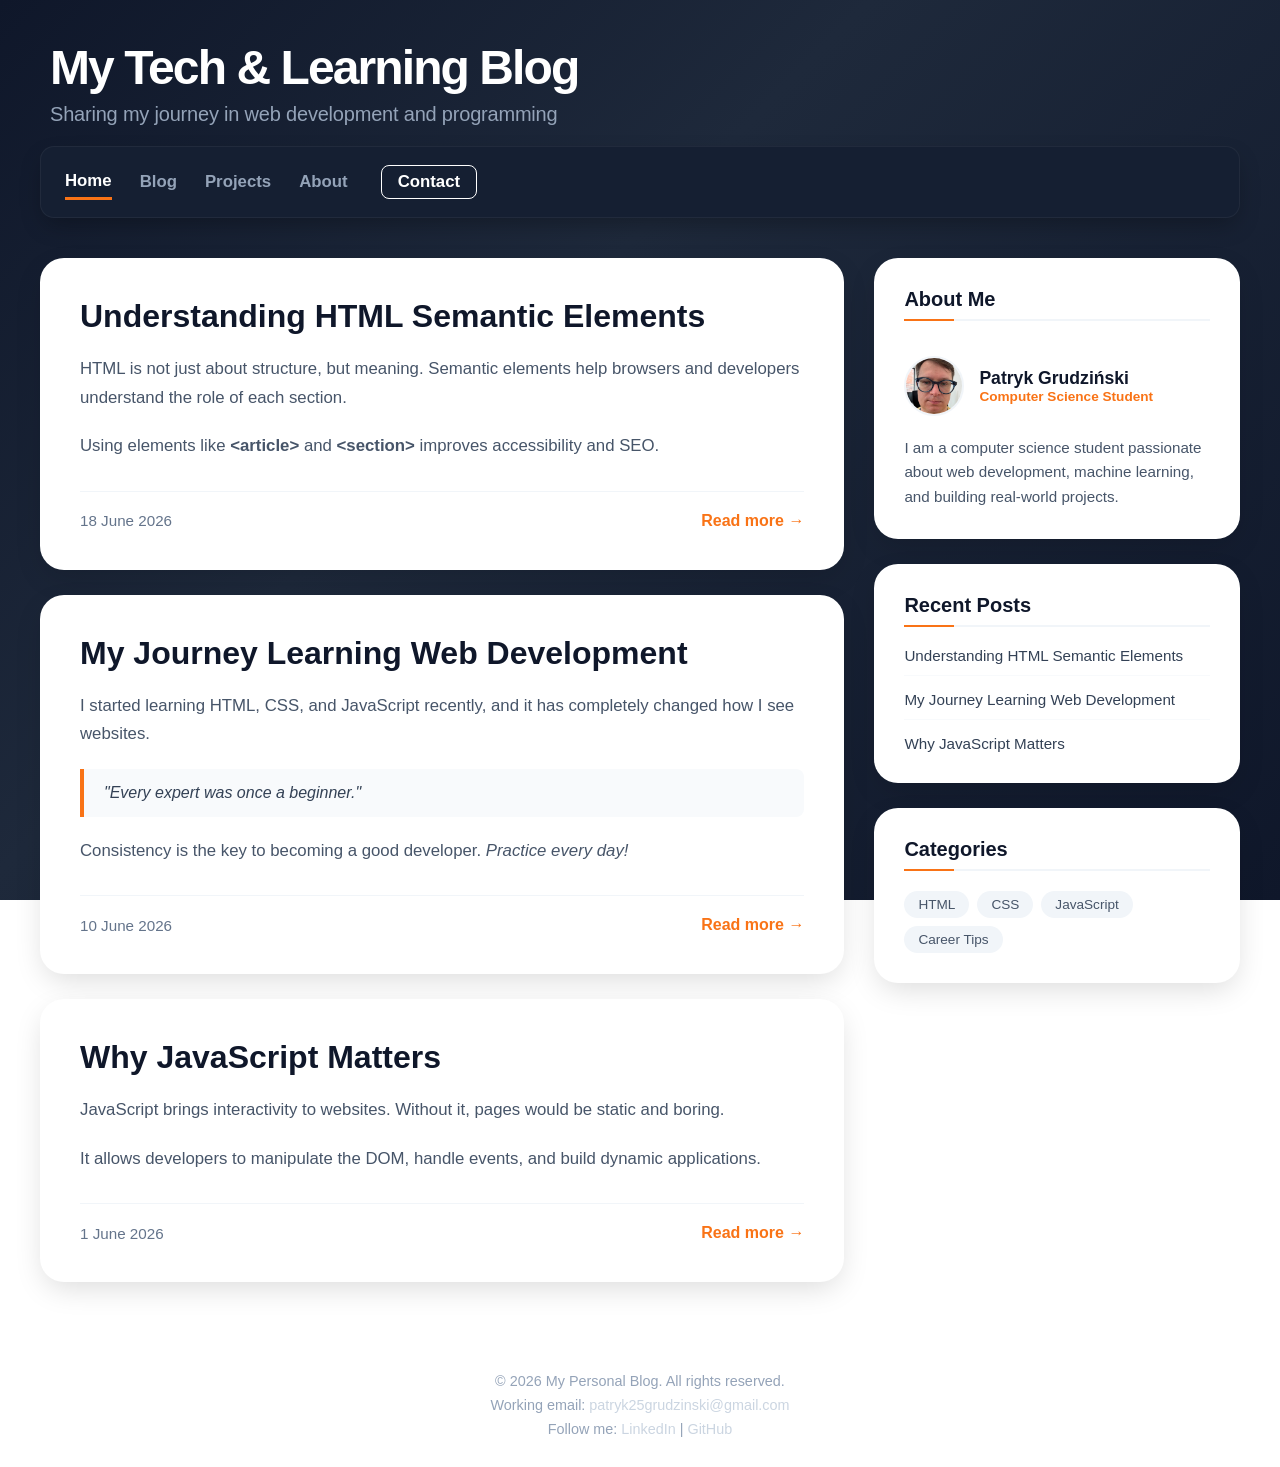
==== index.html @ 861694c2 "Rename blogup.html to index.html for GitHub Pages root" ====
<!DOCTYPE html>
<html lang="en">
<head>
    <meta charset="UTF-8">
    <meta name="viewport" content="width=device-width, initial-scale=1.0">
    <title>My Tech & Learning Blog</title>
    <style>
        /* --- RESET AND GLOBAL STYLES --- */
        :root {
            --bg-gradient: linear-gradient(135deg, #0f172a 0%, #1e293b 40%, #0f172a 100%);
            --card-bg: #ffffff;
            --text-main: #1e293b;
            --text-muted: #64748b;
            --accent-color: #f97316; /* Perfect Orange */
            --accent-hover: #ea580c;
            --nav-bg: rgba(30, 41, 59, 0.7);
        }

        * {
            box-sizing: border-box;
            margin: 0;
            padding: 0;
        }

        body {
            font-family: -apple-system, BlinkMacSystemFont, "Segoe UI", Roboto, Helvetica, Arial, sans-serif;
            background: var(--bg-gradient);
            background-attachment: fixed;
            color: var(--text-main);
            min-height: 100vh;
            padding: 0 20px;
        }

        a {
            color: var(--accent-color);
            text-decoration: none;
            transition: all 0.2s ease;
        }

        a:hover {
            color: var(--accent-hover);
        }

        /* --- HEADER --- */
        header {
            max-width: 1200px;
            margin: 40px auto 20px auto;
            text-align: left;
            padding: 0 10px;
        }

        header h1 {
            font-size: 3rem;
            color: #ffffff;
            font-weight: 700;
            letter-spacing: -0.04em;
        }

        header p {
            color: #94a3b8;
            font-size: 1.25rem;
            margin-top: 8px;
            font-weight: 400;
            letter-spacing: -0.01em;
        }

        /* --- NAVIGATION --- */
        nav {
            max-width: 1200px;
            margin: 0 auto 40px auto;
            background: #151f32; 
            padding: 18px 24px;
            border-radius: 14px;
            border: 1px solid rgba(255, 255, 255, 0.05);
            box-shadow: 0 10px 25px -5px rgba(0, 0, 0, 0.3);
        }

        nav ul {
            list-style: none;
            display: flex;
            gap: 28px;
            align-items: center;
        }

        nav a {
            color: #94a3b8;
            font-weight: 600;
            font-size: 1.05rem;
            display: inline-block;
            padding: 4px 0;
        }

        nav a:hover {
            color: #ffffff;
        }

        nav li.active a {
            color: #ffffff;
            border-bottom: 3px solid var(--accent-color); 
            padding-bottom: 6px;
            margin-bottom: -3px;
        }

        nav a.nav-btn {
            color: #ffffff;
            border: 1px solid #ffffff;
            border-radius: 8px;
            padding: 6px 16px;
            margin-left: 5px;
            transition: all 0.2s ease;
        }

        nav a.nav-btn:hover {
            background: rgba(255, 255, 255, 0.1);
        }

        /* --- MAIN LAYOUT CONTAINER (GRID) --- */
        .wrapper {
            max-width: 1200px;
            margin: 0 auto;
            display: grid;
            grid-template-columns: 2.2fr 1fr;
            gap: 30px;
            align-items: start;
        }

        /* --- ARTICLES --- */
        main {
            display: flex;
            flex-direction: column;
            gap: 25px;
        }

        article {
            background: var(--card-bg);
            border-radius: 24px;
            overflow: hidden;
            box-shadow: 0 10px 30px -5px rgba(0, 0, 0, 0.15);
            transition: transform 0.2s ease;
        }

        article:hover {
            transform: translateY(-2px);
        }

        .article-content {
            padding: 40px;
        }

        article h2 {
            font-size: 2rem;
            color: #0f172a;
            margin-bottom: 20px;
            font-weight: 700;
        }

        article p {
            color: #475569;
            font-size: 1.05rem;
            line-height: 1.7;
            margin-bottom: 20px;
        }

        article blockquote {
            background: #f8fafc;
            border-left: 4px solid var(--accent-color);
            padding: 15px 20px;
            margin: 20px 0;
            font-style: italic;
            color: #334155;
            border-radius: 0 8px 8px 0;
        }

        article footer {
            margin-top: 30px;
            padding-top: 20px;
            border-top: 1px solid #f1f5f9;
            display: flex;
            justify-content: space-between;
            align-items: center;
        }

        article time {
            font-size: 0.95rem;
            color: #64748b;
            font-weight: 500;
        }

        .read-more {
            font-size: 1rem;
            font-weight: 600;
            color: var(--accent-color);
        }

        /* --- SIDEBAR --- */
        aside {
            display: flex;
            flex-direction: column;
            gap: 25px;
        }

        aside section {
            background: var(--card-bg);
            padding: 30px;
            border-radius: 24px;
            box-shadow: 0 10px 30px -5px rgba(0, 0, 0, 0.15);
        }

        aside h3 {
            font-size: 1.25rem;
            color: #0f172a;
            margin-bottom: 20px;
            position: relative;
            padding-bottom: 8px;
            border-bottom: 2px solid #f1f5f9;
        }

        aside h3::after {
            content: '';
            position: absolute;
            bottom: -2px;
            left: 0;
            width: 50px;
            height: 2px;
            background-color: var(--accent-color);
        }

        .profile {
            display: flex;
            flex-direction: column;
            gap: 15px;
        }

        .profile-header {
            display: flex;
            align-items: center;
            gap: 15px;
            margin-bottom: 5px;
        }

        .profile .avatar {
            width: 60px;
            height: 60px;
            border-radius: 50%;
            object-fit: cover;
            border: 2px solid #f1f5f9;
        }

        .profile-title h4 {
            font-size: 1.1rem;
            color: #0f172a;
            font-weight: 600;
        }

        .profile-title .role {
            font-size: 0.85rem;
            color: var(--accent-color);
            font-weight: 600;
            margin: 0;
        }

        .profile-bio {
            color: #475569;
            font-size: 0.95rem;
            line-height: 1.6;
        }

        aside ul.recent-posts {
            list-style: none;
        }

        aside ul.recent-posts li {
            margin-bottom: 15px;
            border-bottom: 1px solid #f8fafc;
            padding-bottom: 10px;
        }

        aside ul.recent-posts li:last-child {
            margin-bottom: 0;
            border-bottom: none;
            padding-bottom: 0;
        }

        aside ul.recent-posts a {
            color: #334155;
            font-weight: 500;
            font-size: 0.95rem;
        }

        aside ul.recent-posts a:hover {
            color: var(--accent-color);
        }

        .tags-cloud {
            display: flex;
            flex-wrap: wrap;
            gap: 8px;
        }

        .tags-cloud a {
            background: #f1f5f9;
            color: #475569;
            padding: 6px 14px;
            border-radius: 20px;
            font-size: 0.85rem;
            font-weight: 500;
        }

        .tags-cloud a:hover {
            background: var(--accent-color);
            color: #ffffff;
        }

        /* --- FOOTER --- */
        footer.main-footer {
            max-width: 1200px;
            margin: 60px auto 30px auto;
            text-align: center;
            padding-top: 30px;
            border-top: 1px solid rgba(255, 255, 255, 0.1);
            color: #94a3b8;
            font-size: 0.9rem;
        }

        footer.main-footer p {
            margin-bottom: 8px;
        }

        footer.main-footer a {
            color: #cbd5e1;
        }
        footer.main-footer a:hover {
            color: var(--accent-color);
        }

        /* --- RESPONSIVENESS --- */
        @media (max-width: 900px) {
            .wrapper {
                grid-template-columns: 1fr;
            }
            header h1 {
                font-size: 2.2rem;
            }
            nav ul {
                gap: 15px;
                overflow-x: auto;
            }
        }
    </style>
</head>
<body>

    <!-- ================= HEADER ================= -->
    <header>
        <h1>My Tech & Learning Blog</h1>
        <p>Sharing my journey in web development and programming</p>
    </header>

    <!-- ================= NAVIGATION ================= -->
    <nav>
        <ul>
            <li class="active"><a href="blogup.html">Home</a></li>
            <li><a href="blog.html">Blog</a></li>
            <li><a href="Projects.html">Projects</a></li>
            <li><a href="about.html">About</a></li>
            <li><a href="contact.html" class="nav-btn">Contact</a></li>
        </ul>
    </nav>

    <!-- MAIN CONTAINER -->
    <div class="wrapper">

        <!-- ================= MAIN CONTENT ================= -->
        <main>
            <!-- Blog Post 1 -->
            <article>
                <div class="article-content">
                    <h2>Understanding HTML Semantic Elements</h2>
                    <p>
                        HTML is not just about structure, but meaning. Semantic elements
                        help browsers and developers understand the role of each section.
                    </p>
                    <p>
                        Using elements like <strong>&lt;article&gt;</strong> and
                        <strong>&lt;section&gt;</strong> improves accessibility and SEO.
                    </p>
                    <footer>
                        <time datetime="2026-06-18">18 June 2026</time>
                        <a href="blog.html" class="read-more">Read more &rarr;</a>
                    </footer>
                </div>
            </article>

            <!-- Blog Post 2 -->
            <article>
                <div class="article-content">
                    <h2>My Journey Learning Web Development</h2>
                    <p>
                        I started learning HTML, CSS, and JavaScript recently, and
                        it has completely changed how I see websites.
                    </p>
                    <blockquote>
                        "Every expert was once a beginner."
                    </blockquote>
                    <p>
                        Consistency is the key to becoming a good developer.
                        <em>Practice every day!</em>
                    </p>
                    <footer>
                        <time datetime="2026-06-10">10 June 2026</time>
                        <a href="blog.html" class="read-more">Read more &rarr;</a>
                    </footer>
                </div>
            </article>

            <!-- Blog Post 3 -->
            <article>
                <div class="article-content">
                    <h2>Why JavaScript Matters</h2>
                    <p>
                        JavaScript brings interactivity to websites. Without it,
                        pages would be static and boring.
                    </p>
                    <p>
                        It allows developers to manipulate the DOM, handle events,
                        and build dynamic applications.
                    </p>
                    <footer>
                        <time datetime="2026-06-01">1 June 2026</time>
                        <a href="blog.html" class="read-more">Read more &rarr;</a>
                    </footer>
                </div>
            </article>
        </main>

        <!-- ================= SIDEBAR ================= -->
        <aside>
            <section class="profile">
                <h3>About Me</h3>
                <div class="profile-header">
                    <img src="Patryk.jpeg" alt="Photo of Patryk Grudziński" class="avatar">
                    <div class="profile-title">
                        <h4>Patryk Grudziński</h4>
                        <p class="role">Computer Science Student</p>
                    </div>
                </div>
                <p class="profile-bio">
                    I am a computer science student passionate about web development,
                    machine learning, and building real-world projects.
                </p>
            </section>

            <section>
                <h3>Recent Posts</h3>
                <ul class="recent-posts">
                    <li><a href="blog.html">Understanding HTML Semantic Elements</a></li>
                    <li><a href="blog.html">My Journey Learning Web Development</a></li>
                    <li><a href="blog.html">Why JavaScript Matters</a></li>
                </ul>
            </section>

            <section>
                <h3>Categories</h3>
                <div class="tags-cloud">
                    <a href="blog.html">HTML</a>
                    <a href="blog.html">CSS</a>
                    <a href="blog.html">JavaScript</a>
                    <a href="blog.html">Career Tips</a>
                </div>
            </section>
        </aside>

    </div>

    <!-- ================= FOOTER ================= -->
    <footer class="main-footer">
        <p>© 2026 My Personal Blog. All rights reserved.</p>
        <p>Working email: <a href="mailto:info@gmail.com">patryk25grudzinski@gmail.com</a></p>
        <p>
            Follow me:
            <a href="#">LinkedIn</a> |
            <a href="#">GitHub</a>
        </p>
    </footer>

</body>
</html>
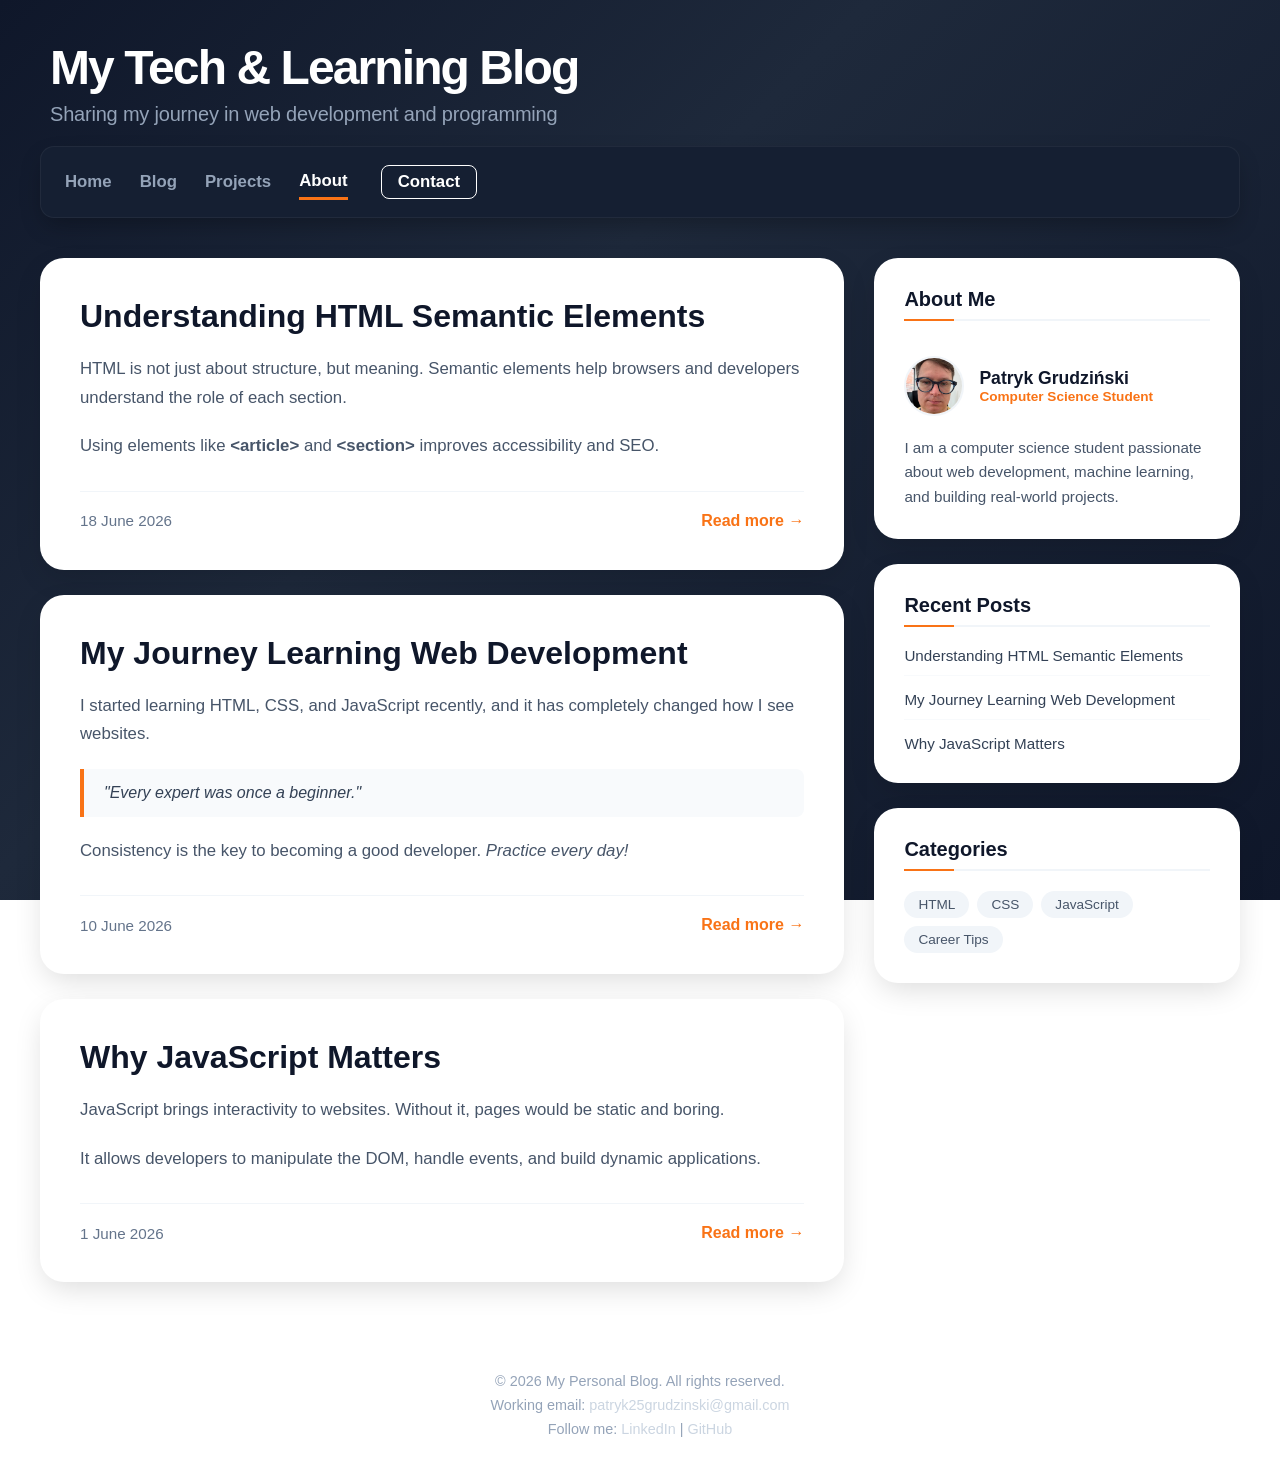
==== commit e8c6e401: "Fix navigation back to Home from About and Projects pages" ====
--- a/index.html
+++ b/index.html
@@ -358,14 +358,14 @@
 
     <!-- ================= NAVIGATION ================= -->
     <nav>
-        <ul>
-            <li class="active"><a href="blogup.html">Home</a></li>
-            <li><a href="blog.html">Blog</a></li>
-            <li><a href="Projects.html">Projects</a></li>
-            <li><a href="about.html">About</a></li>
-            <li><a href="contact.html" class="nav-btn">Contact</a></li>
-        </ul>
-    </nav>
+    <ul>
+        <li><a href="index.html">Home</a></li> 
+        <li><a href="blog.html">Blog</a></li>
+        <li><a href="projects.html">Projects</a></li>
+        <li class="active"><a href="about.html">About</a></li>
+        <li><a href="contact.html" class="nav-btn">Contact</a></li>
+    </ul>
+</nav>
 
     <!-- MAIN CONTAINER -->
     <div class="wrapper">
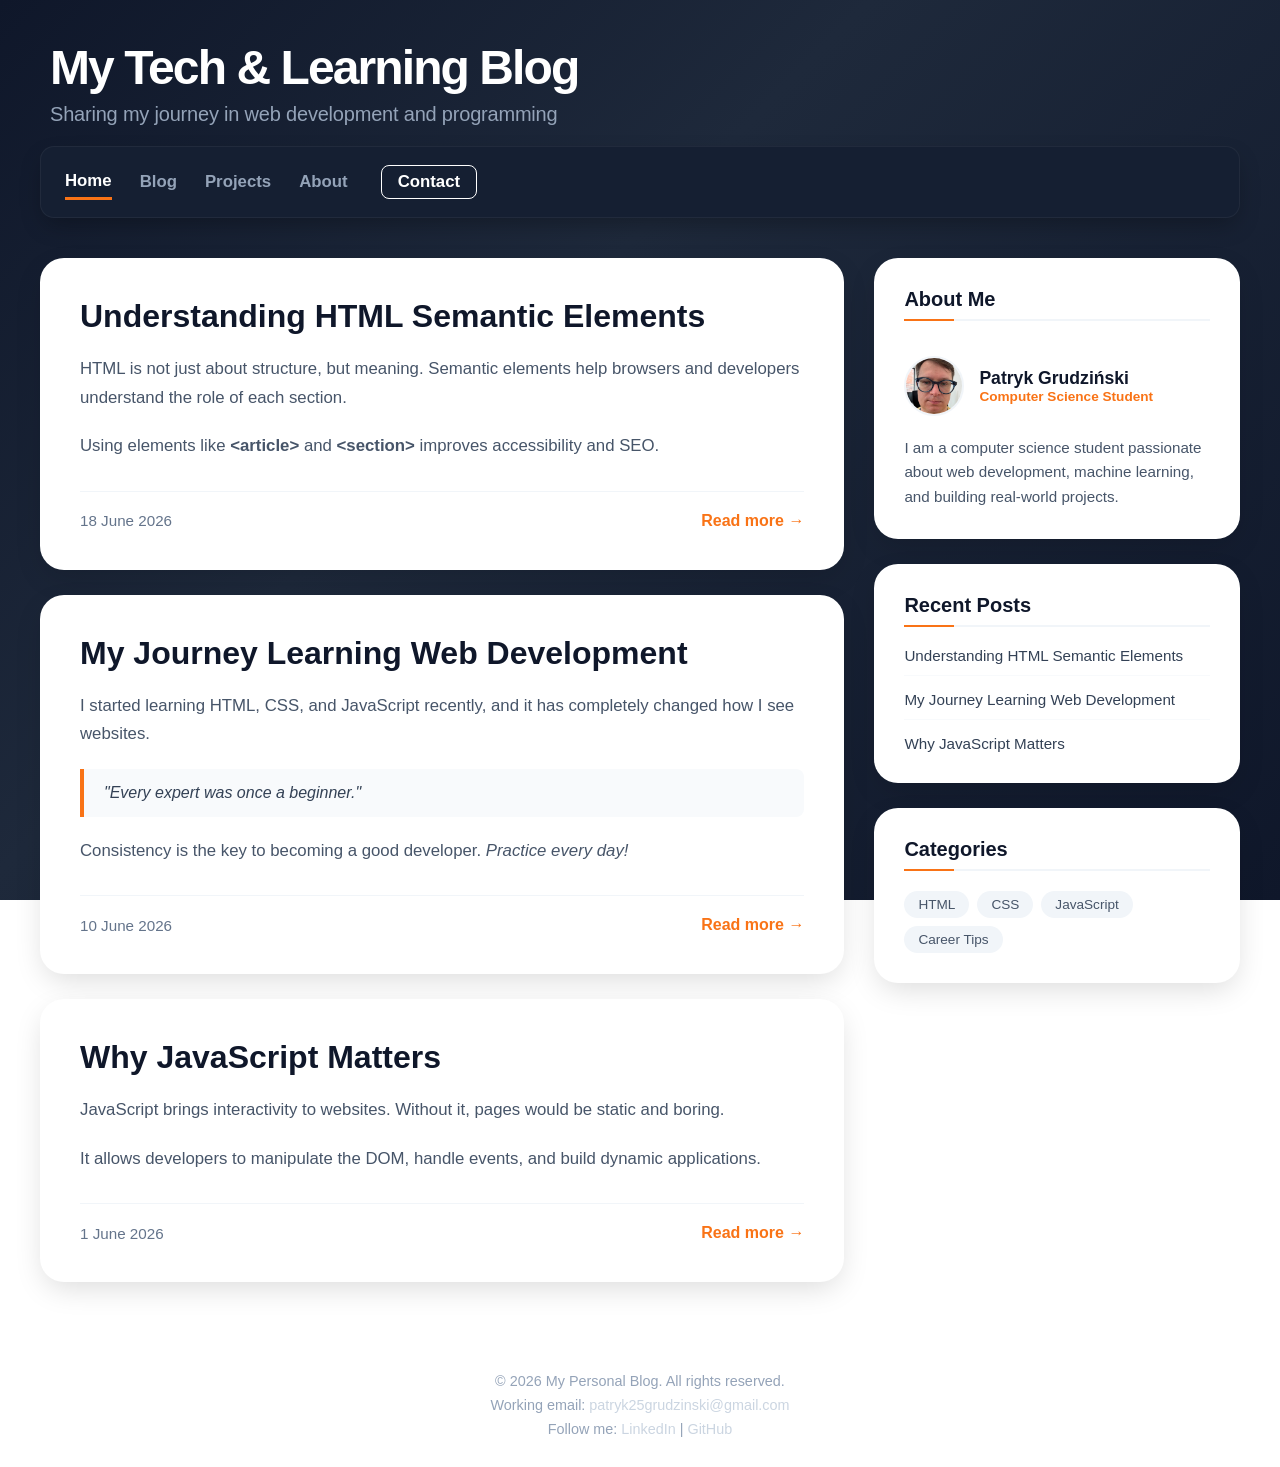
==== commit 818cd57b: "Fix active class highlighting on navigation links" ====
--- a/index.html
+++ b/index.html
@@ -359,10 +359,10 @@
     <!-- ================= NAVIGATION ================= -->
     <nav>
     <ul>
-        <li><a href="index.html">Home</a></li> 
+        <li class="active"><a href="index.html">Home</a></li>
         <li><a href="blog.html">Blog</a></li>
         <li><a href="projects.html">Projects</a></li>
-        <li class="active"><a href="about.html">About</a></li>
+        <li><a href="about.html">About</a></li>
         <li><a href="contact.html" class="nav-btn">Contact</a></li>
     </ul>
 </nav>
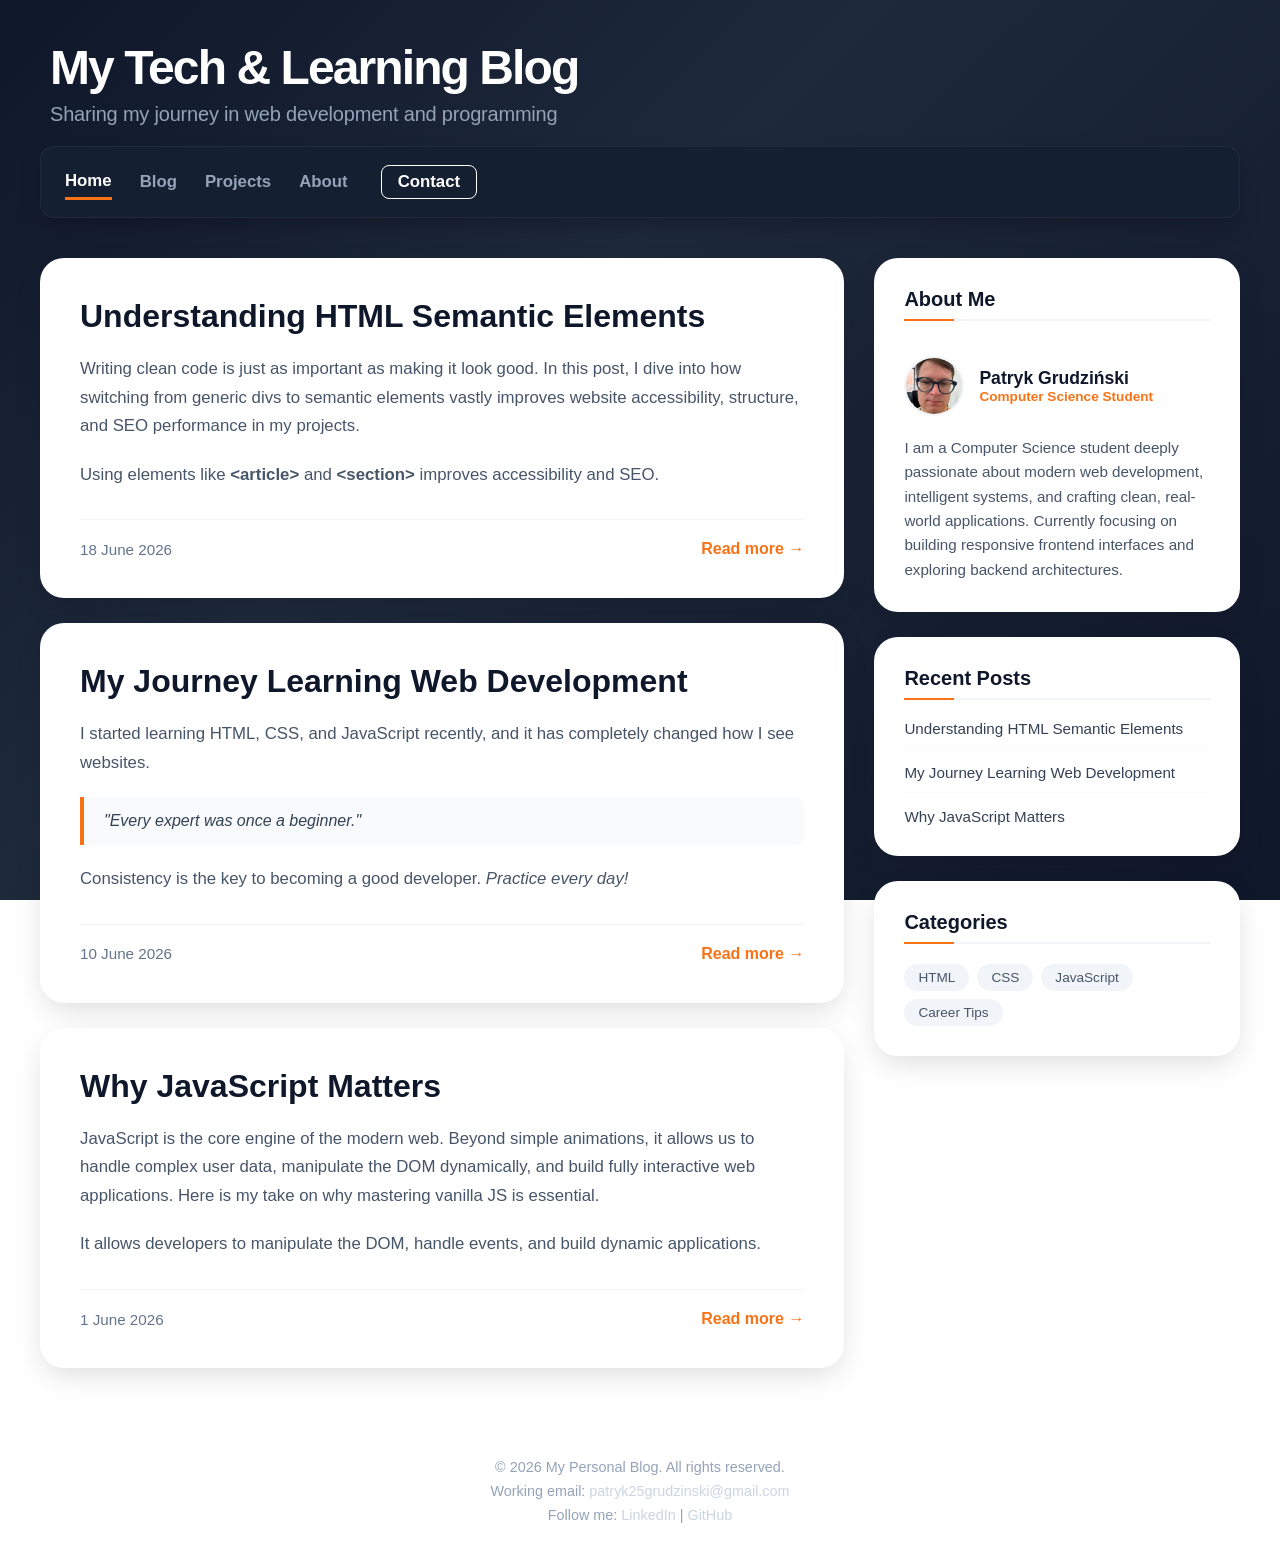
==== commit 9ce3f756: "Update blog post descriptions and about me text in English" ====
--- a/index.html
+++ b/index.html
@@ -360,7 +360,7 @@
     <nav>
     <ul>
         <li class="active"><a href="index.html">Home</a></li>
-        <li><a href="blog.html">Blog</a></li>
+        <li><a href="blog.html?v=1">Blog</a></li>
         <li><a href="projects.html">Projects</a></li>
         <li><a href="about.html">About</a></li>
         <li><a href="contact.html" class="nav-btn">Contact</a></li>
@@ -377,8 +377,7 @@
                 <div class="article-content">
                     <h2>Understanding HTML Semantic Elements</h2>
                     <p>
-                        HTML is not just about structure, but meaning. Semantic elements
-                        help browsers and developers understand the role of each section.
+                        Writing clean code is just as important as making it look good. In this post, I dive into how switching from generic divs to semantic elements vastly improves website accessibility, structure, and SEO performance in my projects.
                     </p>
                     <p>
                         Using elements like <strong>&lt;article&gt;</strong> and
@@ -418,8 +417,7 @@
                 <div class="article-content">
                     <h2>Why JavaScript Matters</h2>
                     <p>
-                        JavaScript brings interactivity to websites. Without it,
-                        pages would be static and boring.
+                        JavaScript is the core engine of the modern web. Beyond simple animations, it allows us to handle complex user data, manipulate the DOM dynamically, and build fully interactive web applications. Here is my take on why mastering vanilla JS is essential.
                     </p>
                     <p>
                         It allows developers to manipulate the DOM, handle events,
@@ -445,8 +443,8 @@
                     </div>
                 </div>
                 <p class="profile-bio">
-                    I am a computer science student passionate about web development,
-                    machine learning, and building real-world projects.
+                    I am a Computer Science student deeply passionate about modern web development, intelligent systems, and crafting clean, 
+                    real-world applications. Currently focusing on building responsive frontend interfaces and exploring backend architectures.
                 </p>
             </section>
 
